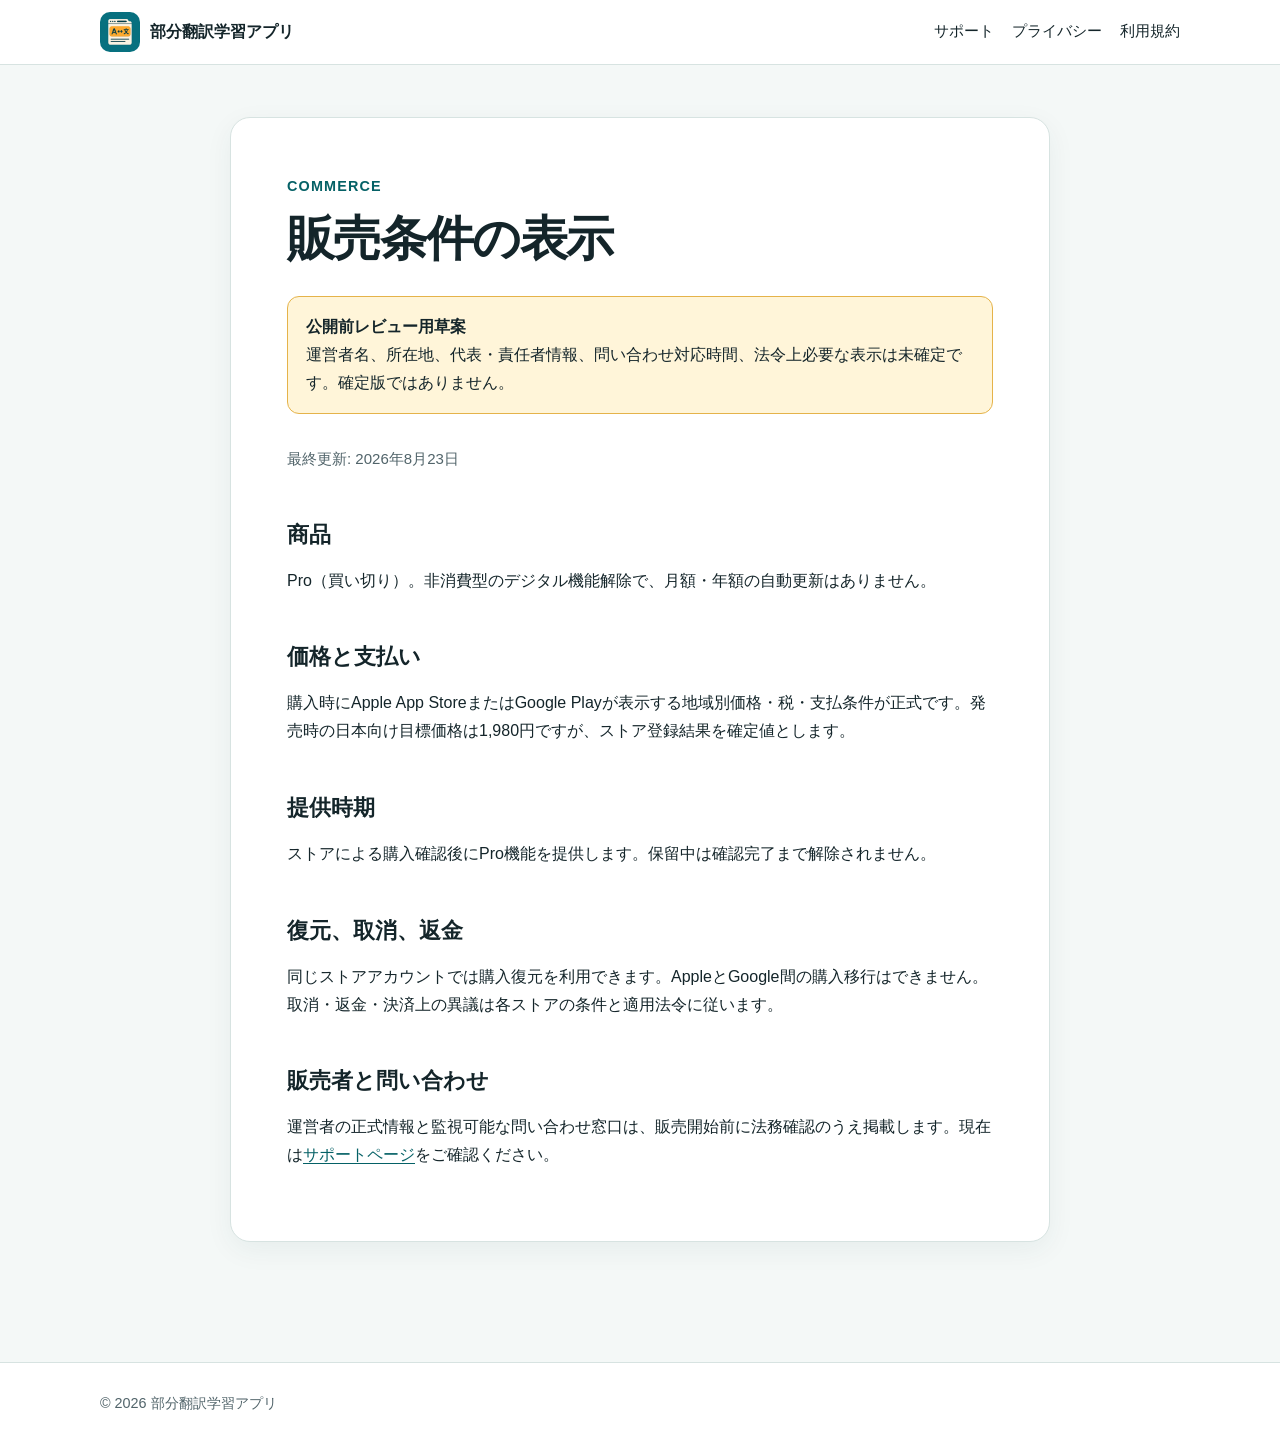
==== commerce/index.html @ 6223c7d2 "Publish Pro commerce disclosure draft" ====
<!doctype html>
<html lang="ja">
  <head>
    <meta charset="utf-8" />
    <meta name="viewport" content="width=device-width, initial-scale=1" />
    <meta name="description" content="部分翻訳学習アプリの販売条件表示草案です。" />
    <meta name="theme-color" content="#087f82" />
    <title>販売条件 | 部分翻訳学習アプリ</title>
    <link rel="icon" href="../assets/app-icon.png" />
    <link rel="stylesheet" href="../assets/styles.css" />
  </head>
  <body>
    <header class="site-header">
      <nav class="nav" aria-label="メインナビゲーション">
        <a class="brand" href="../">
          <img src="../assets/app-icon.png" alt="" />
          <span>部分翻訳学習アプリ</span>
        </a>
        <div class="nav-links">
          <a href="../support/">サポート</a>
          <a href="../privacy/">プライバシー</a>
          <a href="../terms/">利用規約</a>
        </div>
      </nav>
    </header>
    <main class="document-wrap">
      <article class="document">
        <p class="eyebrow">COMMERCE</p>
        <h1>販売条件の表示</h1>
        <div class="draft-banner">
          <strong>公開前レビュー用草案</strong><br />
          運営者名、所在地、代表・責任者情報、問い合わせ対応時間、法令上必要な表示は未確定です。確定版ではありません。
        </div>
        <p class="meta">最終更新: 2026年8月23日</p>
        <h2>商品</h2>
        <p>Pro（買い切り）。非消費型のデジタル機能解除で、月額・年額の自動更新はありません。</p>
        <h2>価格と支払い</h2>
        <p>購入時にApple App StoreまたはGoogle Playが表示する地域別価格・税・支払条件が正式です。発売時の日本向け目標価格は1,980円ですが、ストア登録結果を確定値とします。</p>
        <h2>提供時期</h2>
        <p>ストアによる購入確認後にPro機能を提供します。保留中は確認完了まで解除されません。</p>
        <h2>復元、取消、返金</h2>
        <p>同じストアアカウントでは購入復元を利用できます。AppleとGoogle間の購入移行はできません。取消・返金・決済上の異議は各ストアの条件と適用法令に従います。</p>
        <h2>販売者と問い合わせ</h2>
        <p>運営者の正式情報と監視可能な問い合わせ窓口は、販売開始前に法務確認のうえ掲載します。現在は<a href="../support/">サポートページ</a>をご確認ください。</p>
      </article>
    </main>
    <footer class="site-footer">
      <div class="footer-inner"><p>© 2026 部分翻訳学習アプリ</p></div>
    </footer>
  </body>
</html>
---- assets/styles.css ----
:root {
  color-scheme: light;
  --ink: #14252a;
  --muted: #51646a;
  --teal: #087f82;
  --teal-dark: #056166;
  --teal-soft: #e5f5f3;
  --amber: #f5b84b;
  --paper: #ffffff;
  --canvas: #f4f8f7;
  --line: #d7e3e1;
  --warning: #fff5d9;
  --warning-line: #e5b34a;
  font-family: -apple-system, BlinkMacSystemFont, "Segoe UI", "Noto Sans JP",
    sans-serif;
}

* {
  box-sizing: border-box;
}

body {
  margin: 0;
  color: var(--ink);
  background: var(--canvas);
  line-height: 1.75;
}

a {
  color: var(--teal-dark);
  text-underline-offset: 0.18em;
}

a:focus-visible,
button:focus-visible {
  outline: 3px solid var(--amber);
  outline-offset: 3px;
}

.site-header {
  position: sticky;
  top: 0;
  z-index: 10;
  border-bottom: 1px solid var(--line);
  background: rgb(255 255 255 / 94%);
  backdrop-filter: blur(10px);
}

.nav {
  width: min(1080px, calc(100% - 32px));
  min-height: 64px;
  margin: 0 auto;
  display: flex;
  align-items: center;
  justify-content: space-between;
  gap: 20px;
}

.brand {
  display: inline-flex;
  align-items: center;
  gap: 10px;
  color: var(--ink);
  font-weight: 800;
  text-decoration: none;
}

.brand img {
  width: 40px;
  height: 40px;
  border-radius: 10px;
}

.nav-links {
  display: flex;
  flex-wrap: wrap;
  justify-content: flex-end;
  gap: 8px 18px;
  font-size: 0.92rem;
}

.nav-links a {
  color: var(--ink);
  text-decoration: none;
}

main {
  width: min(1080px, calc(100% - 32px));
  margin: 0 auto;
}

.hero {
  min-height: 520px;
  display: grid;
  grid-template-columns: minmax(0, 1.2fr) minmax(240px, 0.8fr);
  align-items: center;
  gap: 48px;
  padding: 72px 0;
}

.eyebrow {
  margin: 0 0 8px;
  color: var(--teal-dark);
  font-size: 0.9rem;
  font-weight: 800;
  letter-spacing: 0.08em;
}

h1,
h2,
h3 {
  line-height: 1.35;
}

h1 {
  max-width: 13em;
  margin: 0;
  font-size: clamp(2.1rem, 5.2vw, 4rem);
  letter-spacing: -0.035em;
}

.lead {
  max-width: 42rem;
  margin: 24px 0;
  color: var(--muted);
  font-size: clamp(1.05rem, 2.4vw, 1.28rem);
}

.status-chip {
  display: inline-flex;
  align-items: center;
  gap: 8px;
  padding: 7px 13px;
  border: 1px solid #c9a04b;
  border-radius: 999px;
  color: #624600;
  background: var(--warning);
  font-size: 0.9rem;
  font-weight: 700;
}

.hero-art {
  justify-self: center;
  width: min(100%, 360px);
  padding: 28px;
  border: 1px solid var(--line);
  border-radius: 32px;
  background: var(--paper);
  box-shadow: 0 24px 70px rgb(10 70 72 / 14%);
}

.hero-art img {
  display: block;
  width: 100%;
  border-radius: 22%;
}

.section {
  padding: 64px 0;
}

.section h2 {
  margin: 0 0 28px;
  font-size: clamp(1.65rem, 3vw, 2.4rem);
}

.cards {
  display: grid;
  grid-template-columns: repeat(3, minmax(0, 1fr));
  gap: 18px;
}

.card,
.document {
  border: 1px solid var(--line);
  border-radius: 20px;
  background: var(--paper);
  box-shadow: 0 8px 28px rgb(10 70 72 / 6%);
}

.card {
  padding: 24px;
}

.card h3 {
  margin: 0 0 10px;
}

.card p {
  margin: 0;
  color: var(--muted);
}

.privacy-note {
  padding: 28px;
  border-left: 6px solid var(--teal);
  border-radius: 12px;
  background: var(--teal-soft);
}

.privacy-note p:last-child {
  margin-bottom: 0;
}

.document-wrap {
  width: min(820px, calc(100% - 32px));
  margin: 0 auto;
  padding: 52px 0 80px;
}

.document {
  padding: clamp(24px, 5vw, 56px);
}

.document h1 {
  max-width: none;
  font-size: clamp(2rem, 5vw, 3rem);
}

.document h2 {
  margin-top: 2.2em;
  font-size: 1.35rem;
}

.document h3 {
  margin-top: 1.8em;
}

.draft-banner {
  margin: 24px 0 32px;
  padding: 16px 18px;
  border: 1px solid var(--warning-line);
  border-radius: 12px;
  background: var(--warning);
}

.meta {
  color: var(--muted);
  font-size: 0.94rem;
}

.site-footer {
  margin-top: 40px;
  border-top: 1px solid var(--line);
  background: var(--paper);
}

.footer-inner {
  width: min(1080px, calc(100% - 32px));
  margin: 0 auto;
  padding: 28px 0;
  display: flex;
  justify-content: space-between;
  gap: 16px;
  color: var(--muted);
  font-size: 0.9rem;
}

.footer-inner p {
  margin: 0;
}

@media (max-width: 760px) {
  .nav {
    align-items: flex-start;
    padding: 10px 0;
  }

  .brand span {
    display: none;
  }

  .hero {
    min-height: auto;
    grid-template-columns: 1fr;
    gap: 36px;
    padding: 48px 0 64px;
  }

  .hero-art {
    width: min(75vw, 300px);
  }

  .cards {
    grid-template-columns: 1fr;
  }

  .footer-inner {
    flex-direction: column;
  }
}

@media (prefers-reduced-motion: reduce) {
  *,
  *::before,
  *::after {
    scroll-behavior: auto !important;
  }
}
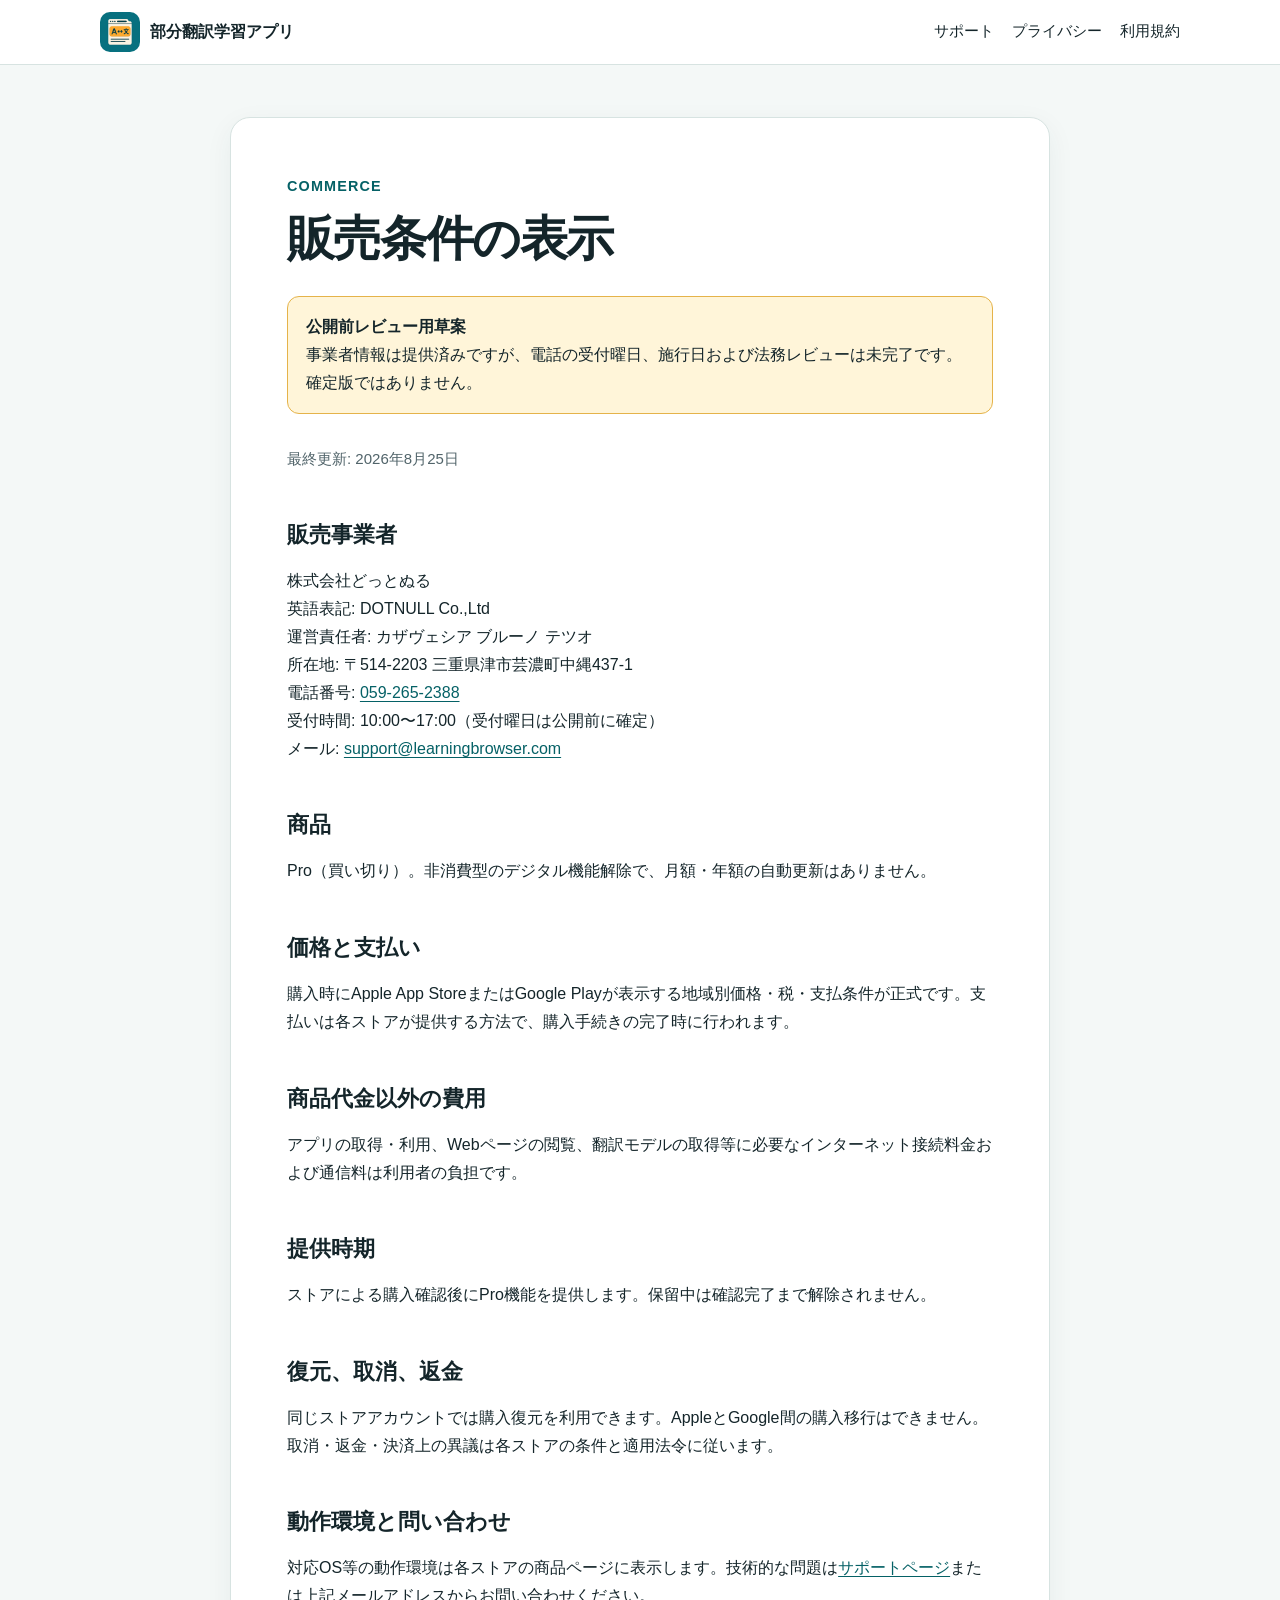
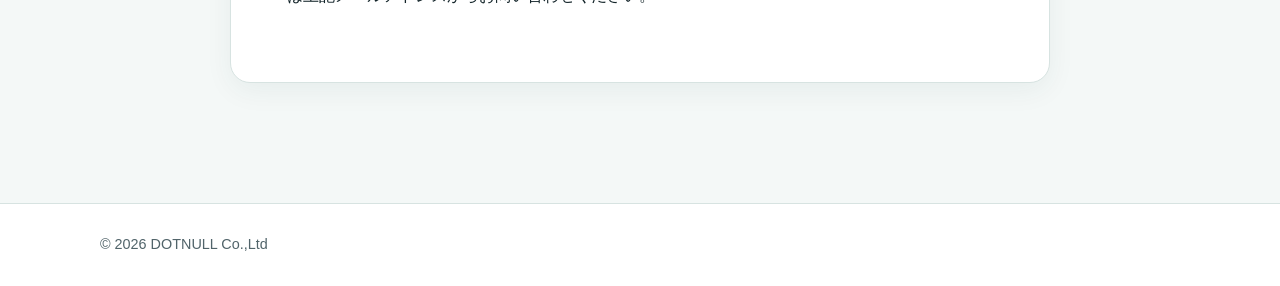
==== commit b94e3137: "Publish operator and commerce details" ====
--- a/commerce/index.html
+++ b/commerce/index.html
@@ -29,23 +29,35 @@
         <h1>販売条件の表示</h1>
         <div class="draft-banner">
           <strong>公開前レビュー用草案</strong><br />
-          運営者名、所在地、代表・責任者情報、問い合わせ対応時間、法令上必要な表示は未確定です。確定版ではありません。
+          事業者情報は提供済みですが、電話の受付曜日、施行日および法務レビューは未完了です。確定版ではありません。
         </div>
-        <p class="meta">最終更新: 2026年8月23日</p>
+        <p class="meta">最終更新: 2026年8月25日</p>
+        <h2>販売事業者</h2>
+        <p>
+          株式会社どっとぬる<br />
+          英語表記: DOTNULL Co.,Ltd<br />
+          運営責任者: カザヴェシア ブルーノ テツオ<br />
+          所在地: 〒514-2203 三重県津市芸濃町中縄437-1<br />
+          電話番号: <a href="tel:+81592652388">059-265-2388</a><br />
+          受付時間: 10:00〜17:00（受付曜日は公開前に確定）<br />
+          メール: <a href="mailto:support@learningbrowser.com">support@learningbrowser.com</a>
+        </p>
         <h2>商品</h2>
         <p>Pro（買い切り）。非消費型のデジタル機能解除で、月額・年額の自動更新はありません。</p>
         <h2>価格と支払い</h2>
-        <p>購入時にApple App StoreまたはGoogle Playが表示する地域別価格・税・支払条件が正式です。発売時の日本向け目標価格は1,980円ですが、ストア登録結果を確定値とします。</p>
+        <p>購入時にApple App StoreまたはGoogle Playが表示する地域別価格・税・支払条件が正式です。支払いは各ストアが提供する方法で、購入手続きの完了時に行われます。</p>
+        <h2>商品代金以外の費用</h2>
+        <p>アプリの取得・利用、Webページの閲覧、翻訳モデルの取得等に必要なインターネット接続料金および通信料は利用者の負担です。</p>
         <h2>提供時期</h2>
         <p>ストアによる購入確認後にPro機能を提供します。保留中は確認完了まで解除されません。</p>
         <h2>復元、取消、返金</h2>
         <p>同じストアアカウントでは購入復元を利用できます。AppleとGoogle間の購入移行はできません。取消・返金・決済上の異議は各ストアの条件と適用法令に従います。</p>
-        <h2>販売者と問い合わせ</h2>
-        <p>運営者の正式情報と監視可能な問い合わせ窓口は、販売開始前に法務確認のうえ掲載します。現在は<a href="../support/">サポートページ</a>をご確認ください。</p>
+        <h2>動作環境と問い合わせ</h2>
+        <p>対応OS等の動作環境は各ストアの商品ページに表示します。技術的な問題は<a href="../support/">サポートページ</a>または上記メールアドレスからお問い合わせください。</p>
       </article>
     </main>
     <footer class="site-footer">
-      <div class="footer-inner"><p>© 2026 部分翻訳学習アプリ</p></div>
+      <div class="footer-inner"><p>© 2026 DOTNULL Co.,Ltd</p></div>
     </footer>
   </body>
 </html>
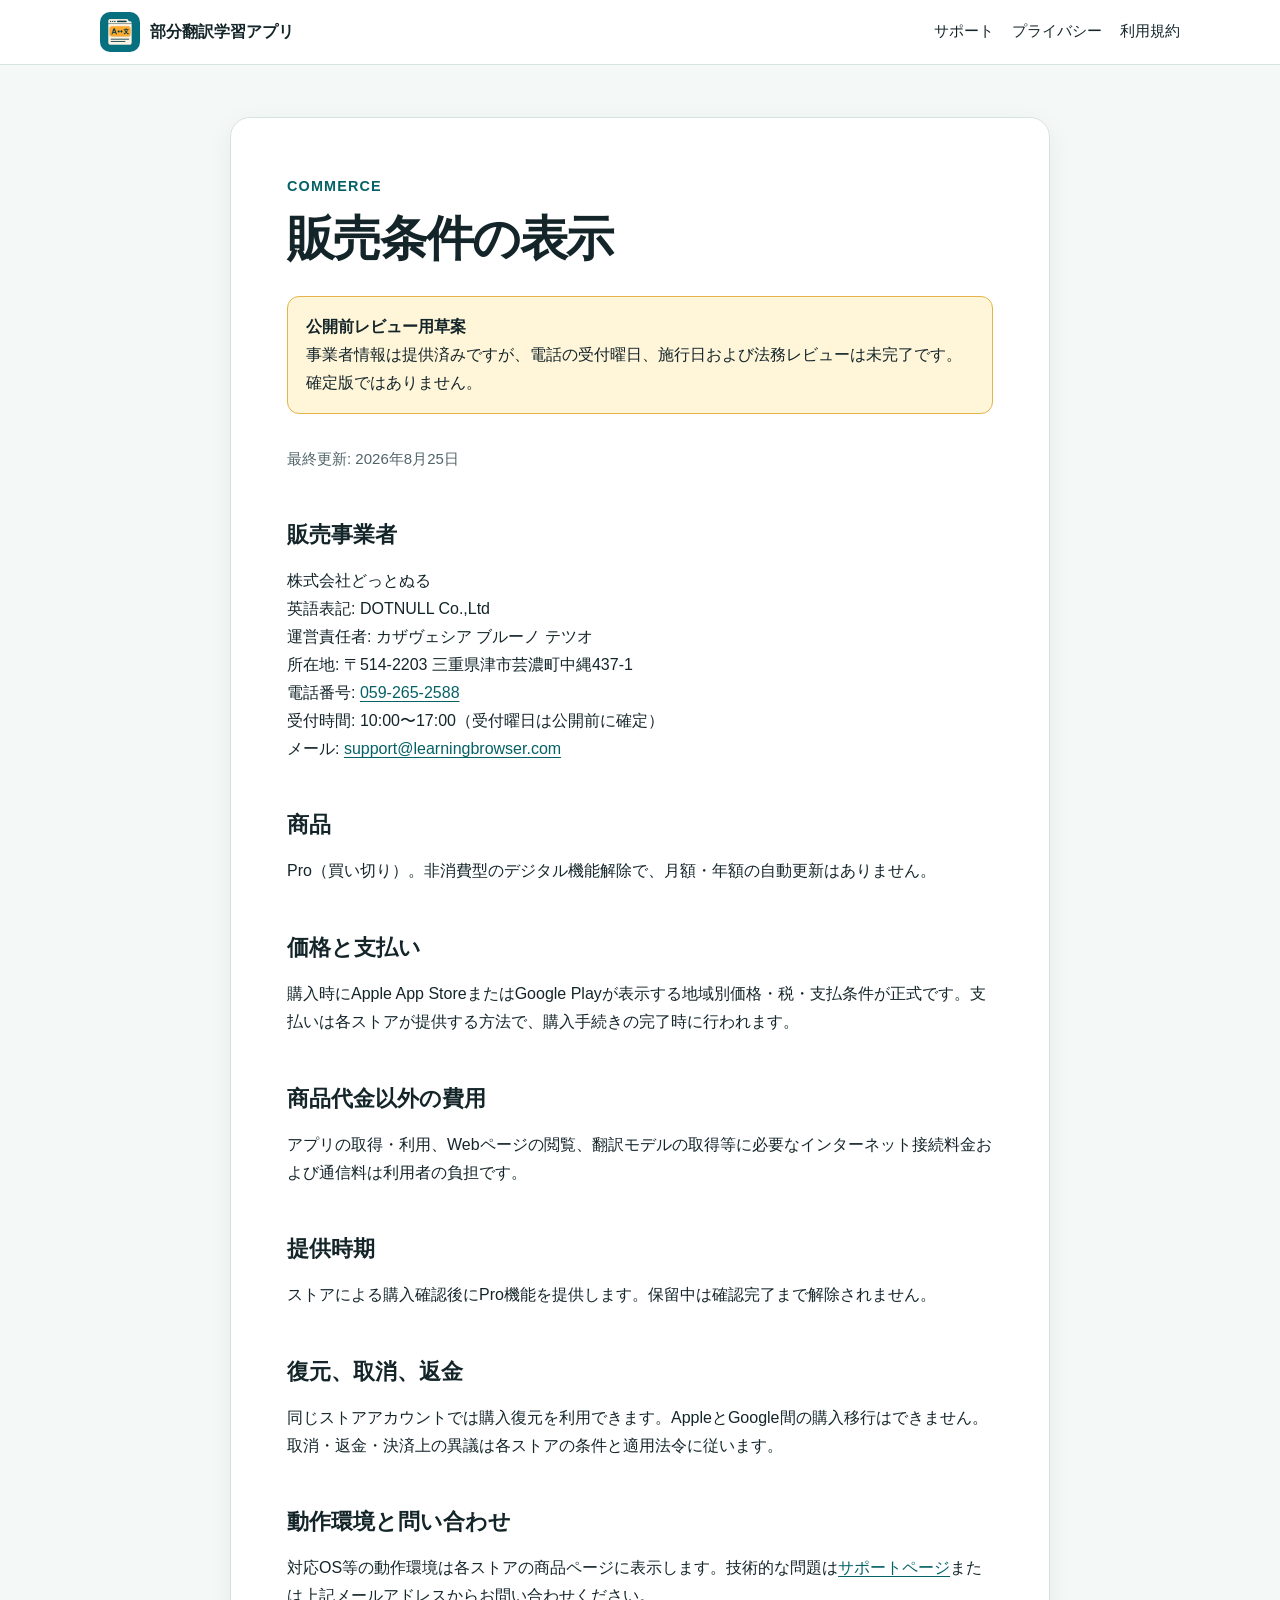
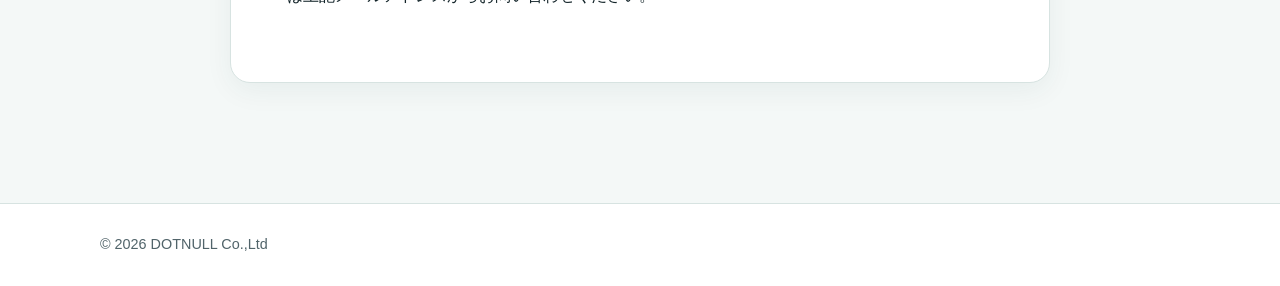
==== commit fc112880: "Correct commerce phone number" ====
--- a/commerce/index.html
+++ b/commerce/index.html
@@ -38,7 +38,7 @@
           英語表記: DOTNULL Co.,Ltd<br />
           運営責任者: カザヴェシア ブルーノ テツオ<br />
           所在地: 〒514-2203 三重県津市芸濃町中縄437-1<br />
-          電話番号: <a href="tel:+81592652388">059-265-2388</a><br />
+          電話番号: <a href="tel:+81592652588">059-265-2588</a><br />
           受付時間: 10:00〜17:00（受付曜日は公開前に確定）<br />
           メール: <a href="mailto:support@learningbrowser.com">support@learningbrowser.com</a>
         </p>
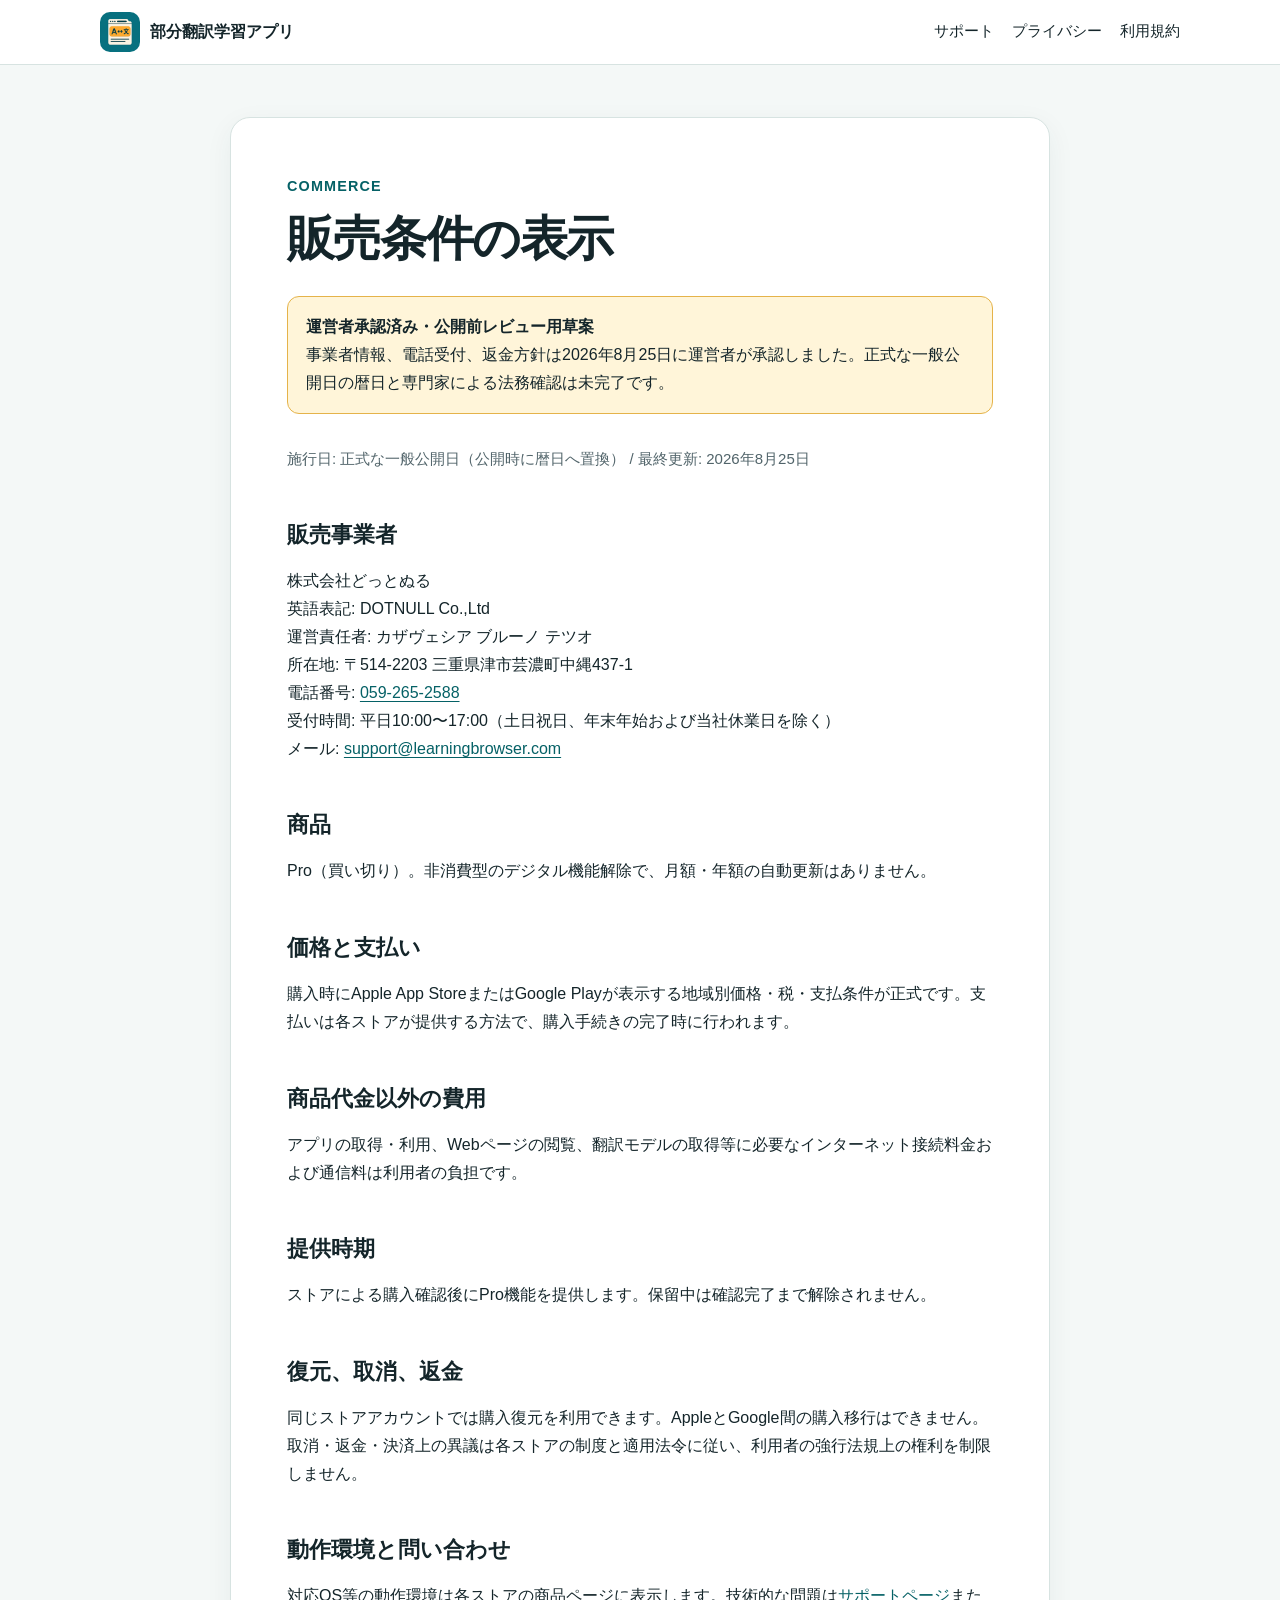
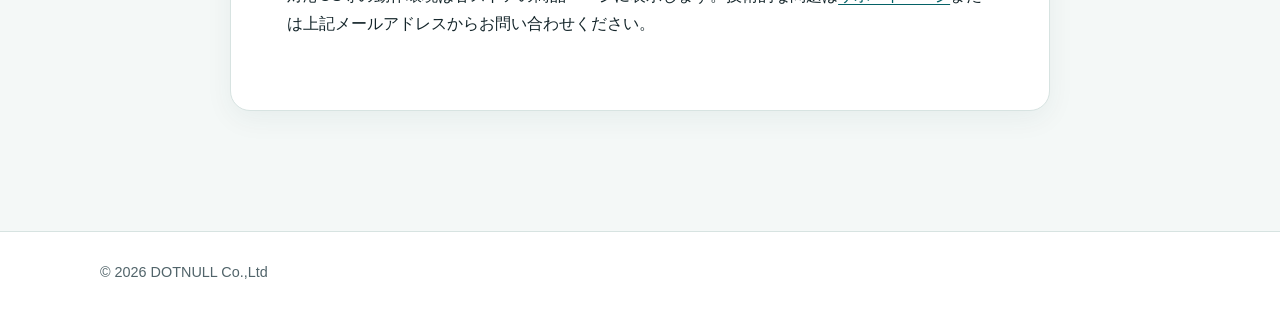
==== commit d94e0896: "Update owner-approved legal review drafts" ====
--- a/commerce/index.html
+++ b/commerce/index.html
@@ -3,7 +3,7 @@
   <head>
     <meta charset="utf-8" />
     <meta name="viewport" content="width=device-width, initial-scale=1" />
-    <meta name="description" content="部分翻訳学習アプリの販売条件表示草案です。" />
+    <meta name="description" content="部分翻訳学習アプリの運営者承認済み販売条件表示草案です。" />
     <meta name="theme-color" content="#087f82" />
     <title>販売条件 | 部分翻訳学習アプリ</title>
     <link rel="icon" href="../assets/app-icon.png" />
@@ -28,10 +28,10 @@
         <p class="eyebrow">COMMERCE</p>
         <h1>販売条件の表示</h1>
         <div class="draft-banner">
-          <strong>公開前レビュー用草案</strong><br />
-          事業者情報は提供済みですが、電話の受付曜日、施行日および法務レビューは未完了です。確定版ではありません。
+          <strong>運営者承認済み・公開前レビュー用草案</strong><br />
+          事業者情報、電話受付、返金方針は2026年8月25日に運営者が承認しました。正式な一般公開日の暦日と専門家による法務確認は未完了です。
         </div>
-        <p class="meta">最終更新: 2026年8月25日</p>
+        <p class="meta">施行日: 正式な一般公開日（公開時に暦日へ置換） / 最終更新: 2026年8月25日</p>
         <h2>販売事業者</h2>
         <p>
           株式会社どっとぬる<br />
@@ -39,7 +39,7 @@
           運営責任者: カザヴェシア ブルーノ テツオ<br />
           所在地: 〒514-2203 三重県津市芸濃町中縄437-1<br />
           電話番号: <a href="tel:+81592652588">059-265-2588</a><br />
-          受付時間: 10:00〜17:00（受付曜日は公開前に確定）<br />
+          受付時間: 平日10:00〜17:00（土日祝日、年末年始および当社休業日を除く）<br />
           メール: <a href="mailto:support@learningbrowser.com">support@learningbrowser.com</a>
         </p>
         <h2>商品</h2>
@@ -51,7 +51,7 @@
         <h2>提供時期</h2>
         <p>ストアによる購入確認後にPro機能を提供します。保留中は確認完了まで解除されません。</p>
         <h2>復元、取消、返金</h2>
-        <p>同じストアアカウントでは購入復元を利用できます。AppleとGoogle間の購入移行はできません。取消・返金・決済上の異議は各ストアの条件と適用法令に従います。</p>
+        <p>同じストアアカウントでは購入復元を利用できます。AppleとGoogle間の購入移行はできません。取消・返金・決済上の異議は各ストアの制度と適用法令に従い、利用者の強行法規上の権利を制限しません。</p>
         <h2>動作環境と問い合わせ</h2>
         <p>対応OS等の動作環境は各ストアの商品ページに表示します。技術的な問題は<a href="../support/">サポートページ</a>または上記メールアドレスからお問い合わせください。</p>
       </article>
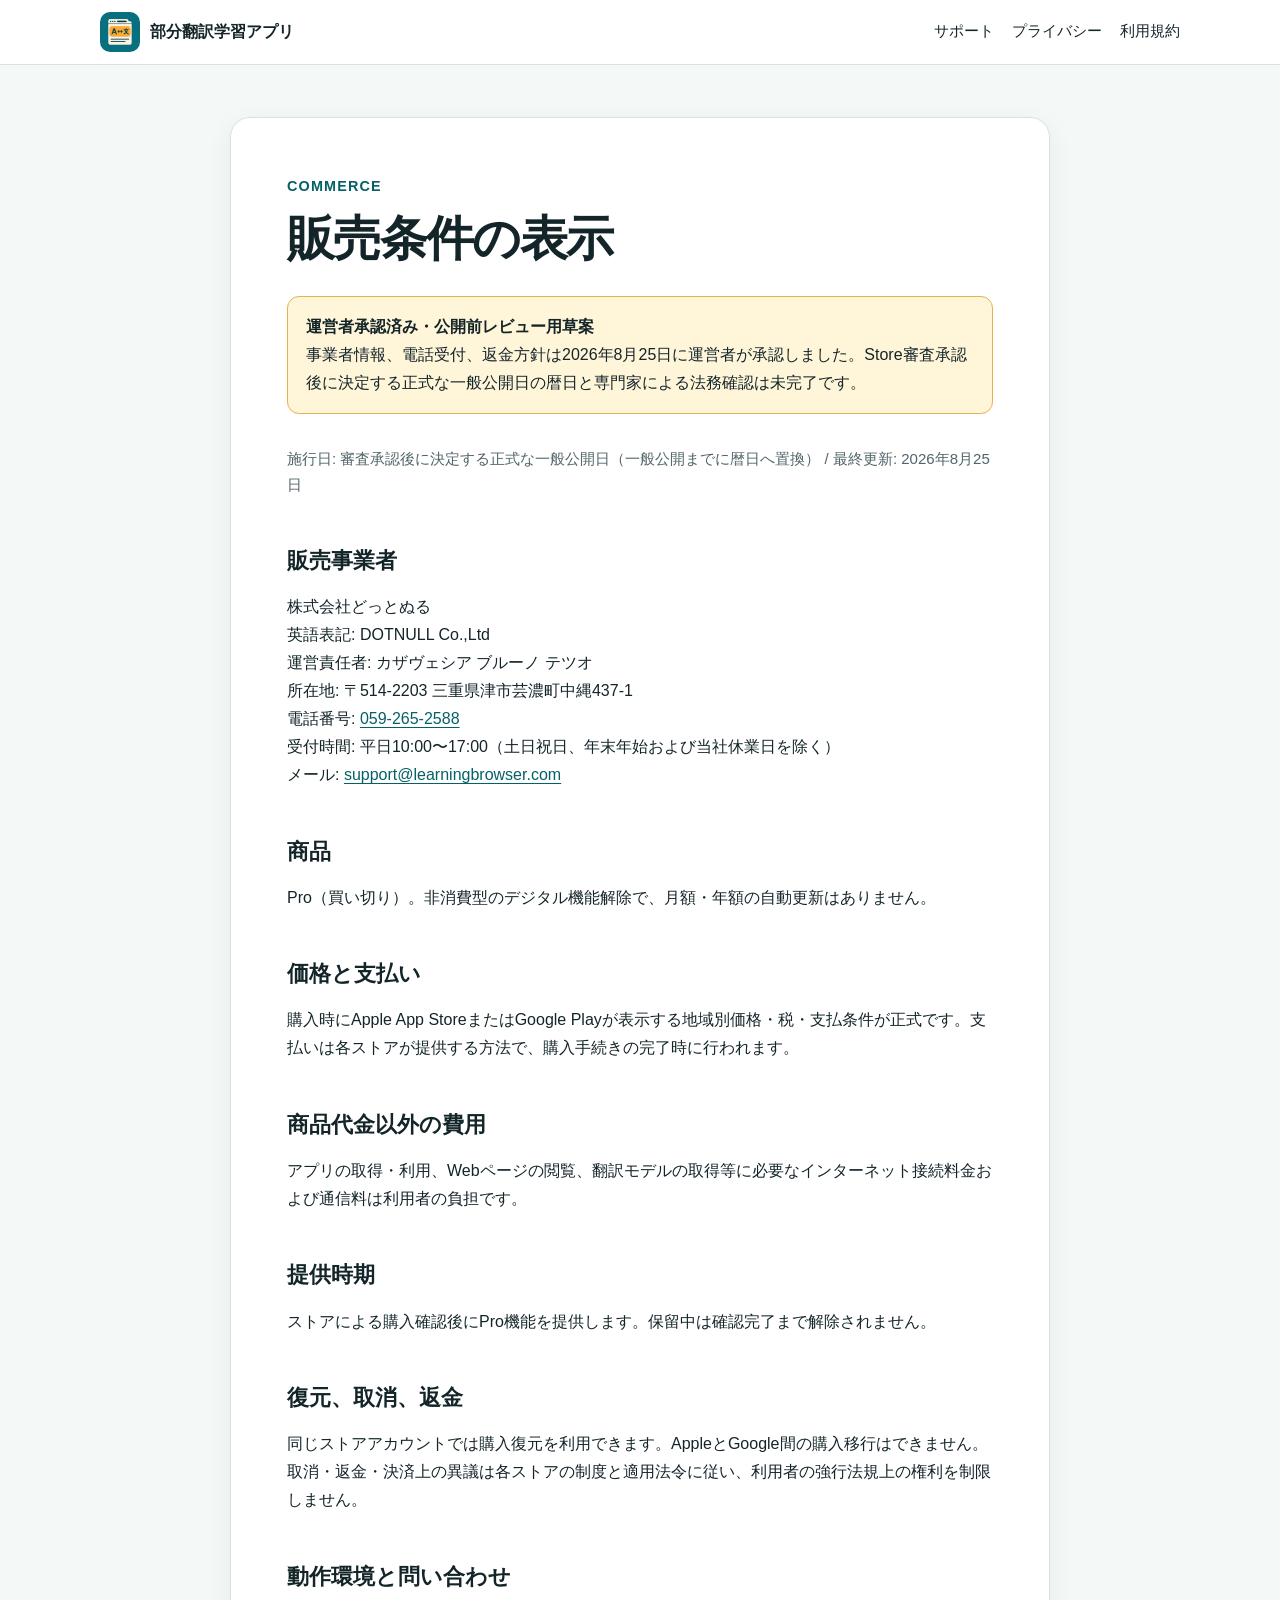
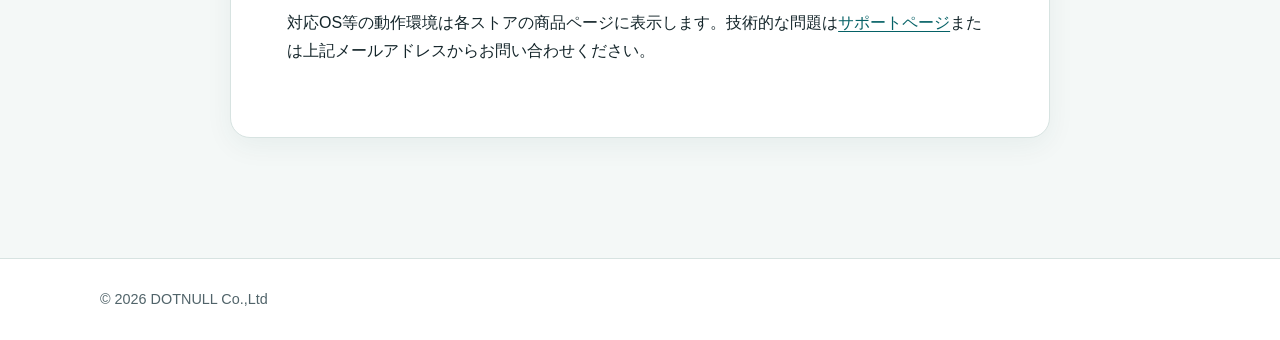
==== commit c7c56914: "Clarify post-review public release date policy" ====
--- a/commerce/index.html
+++ b/commerce/index.html
@@ -29,9 +29,9 @@
         <h1>販売条件の表示</h1>
         <div class="draft-banner">
           <strong>運営者承認済み・公開前レビュー用草案</strong><br />
-          事業者情報、電話受付、返金方針は2026年8月25日に運営者が承認しました。正式な一般公開日の暦日と専門家による法務確認は未完了です。
+          事業者情報、電話受付、返金方針は2026年8月25日に運営者が承認しました。Store審査承認後に決定する正式な一般公開日の暦日と専門家による法務確認は未完了です。
         </div>
-        <p class="meta">施行日: 正式な一般公開日（公開時に暦日へ置換） / 最終更新: 2026年8月25日</p>
+        <p class="meta">施行日: 審査承認後に決定する正式な一般公開日（一般公開までに暦日へ置換） / 最終更新: 2026年8月25日</p>
         <h2>販売事業者</h2>
         <p>
           株式会社どっとぬる<br />
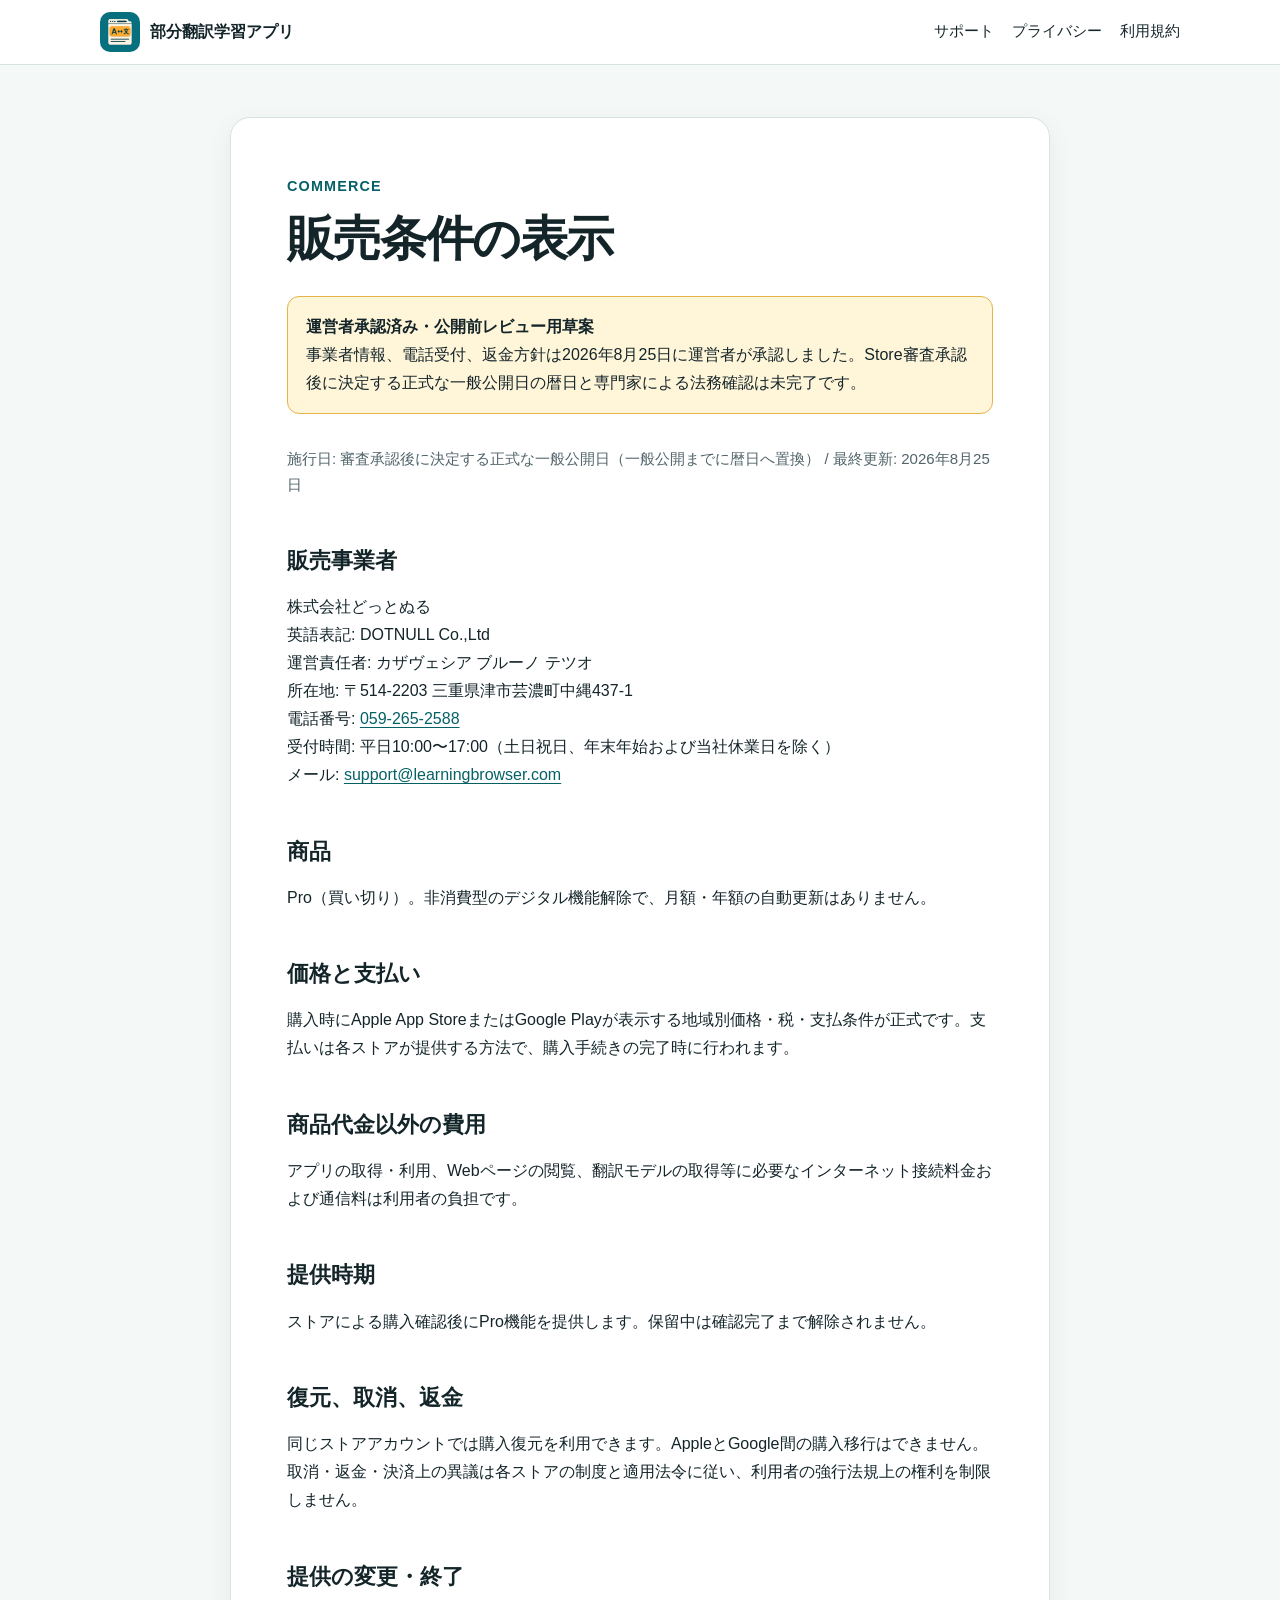
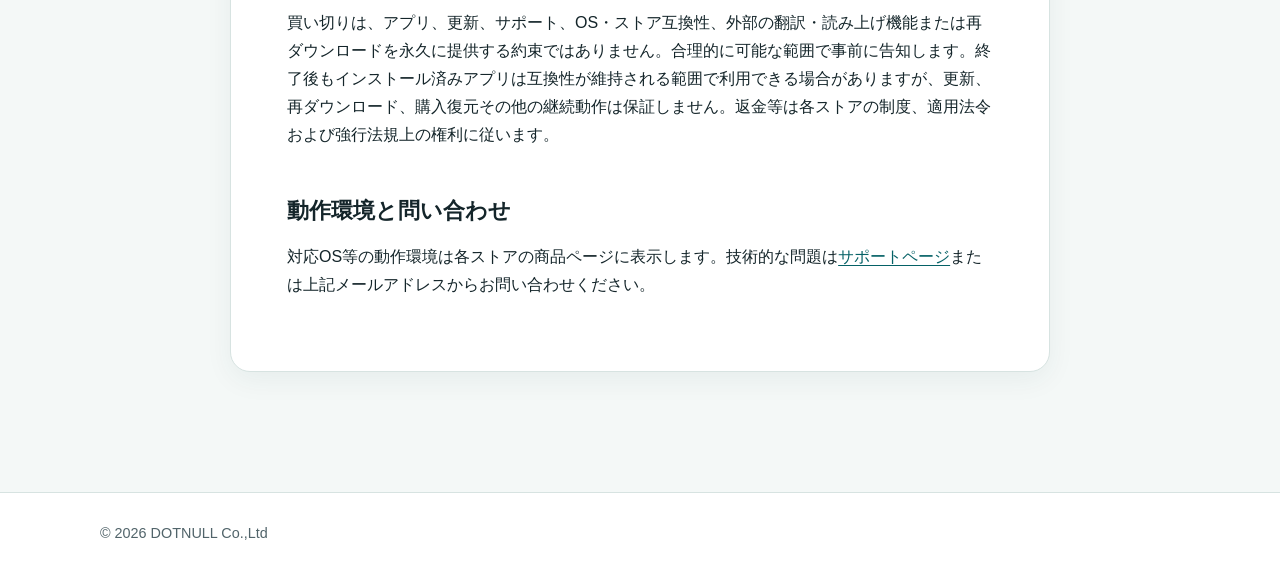
==== commit 55fc1080: "Clarify service discontinuation in commerce/index.html" ====
--- a/commerce/index.html
+++ b/commerce/index.html
@@ -52,6 +52,8 @@
         <p>ストアによる購入確認後にPro機能を提供します。保留中は確認完了まで解除されません。</p>
         <h2>復元、取消、返金</h2>
         <p>同じストアアカウントでは購入復元を利用できます。AppleとGoogle間の購入移行はできません。取消・返金・決済上の異議は各ストアの制度と適用法令に従い、利用者の強行法規上の権利を制限しません。</p>
+        <h2>提供の変更・終了</h2>
+        <p>買い切りは、アプリ、更新、サポート、OS・ストア互換性、外部の翻訳・読み上げ機能または再ダウンロードを永久に提供する約束ではありません。合理的に可能な範囲で事前に告知します。終了後もインストール済みアプリは互換性が維持される範囲で利用できる場合がありますが、更新、再ダウンロード、購入復元その他の継続動作は保証しません。返金等は各ストアの制度、適用法令および強行法規上の権利に従います。</p>
         <h2>動作環境と問い合わせ</h2>
         <p>対応OS等の動作環境は各ストアの商品ページに表示します。技術的な問題は<a href="../support/">サポートページ</a>または上記メールアドレスからお問い合わせください。</p>
       </article>
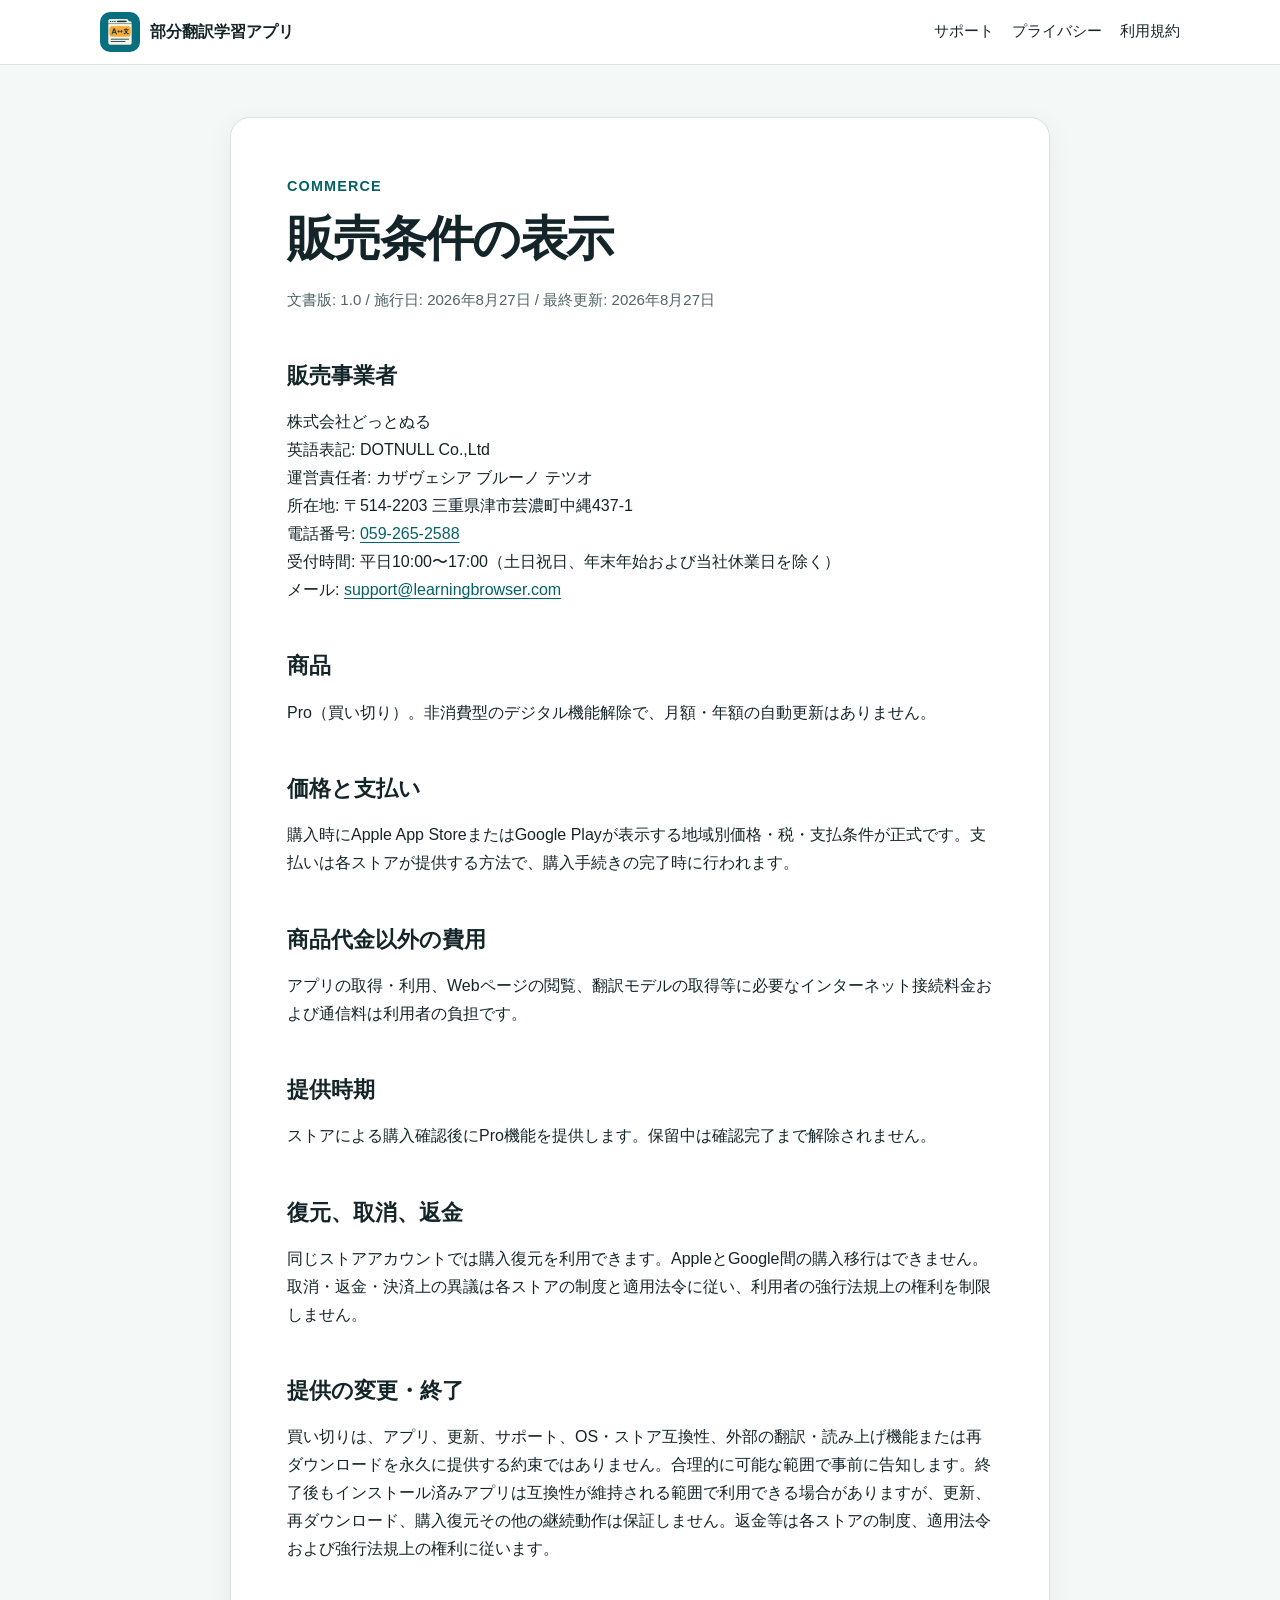
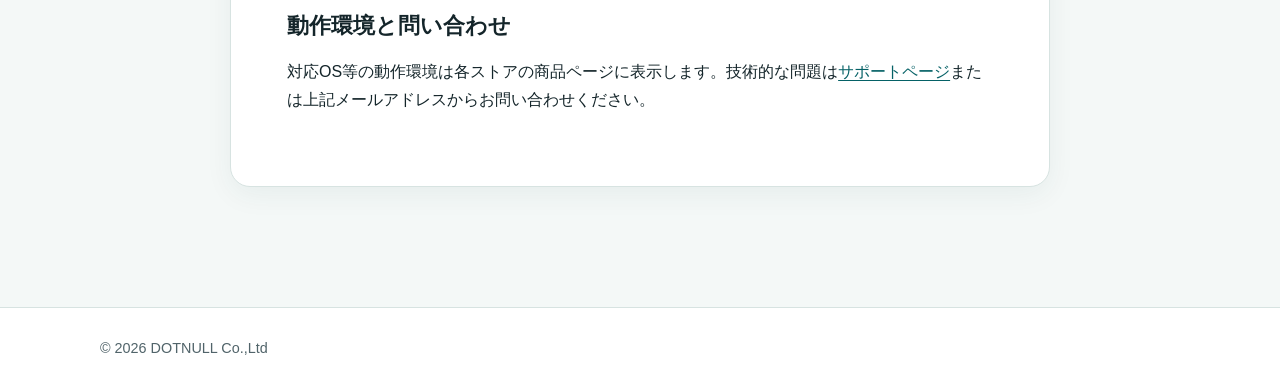
==== commit a5a5e7c8: "Publish legal version 1.0: commerce/index.html" ====
--- a/commerce/index.html
+++ b/commerce/index.html
@@ -3,7 +3,7 @@
   <head>
     <meta charset="utf-8" />
     <meta name="viewport" content="width=device-width, initial-scale=1" />
-    <meta name="description" content="部分翻訳学習アプリの運営者承認済み販売条件表示草案です。" />
+    <meta name="description" content="部分翻訳学習アプリの販売条件表示です。" />
     <meta name="theme-color" content="#087f82" />
     <title>販売条件 | 部分翻訳学習アプリ</title>
     <link rel="icon" href="../assets/app-icon.png" />
@@ -27,11 +27,7 @@
       <article class="document">
         <p class="eyebrow">COMMERCE</p>
         <h1>販売条件の表示</h1>
-        <div class="draft-banner">
-          <strong>運営者承認済み・公開前レビュー用草案</strong><br />
-          事業者情報、電話受付、返金方針は2026年8月25日に運営者が承認しました。Store審査承認後に決定する正式な一般公開日の暦日と専門家による法務確認は未完了です。
-        </div>
-        <p class="meta">施行日: 審査承認後に決定する正式な一般公開日（一般公開までに暦日へ置換） / 最終更新: 2026年8月25日</p>
+        <p class="meta">文書版: 1.0 / 施行日: 2026年8月27日 / 最終更新: 2026年8月27日</p>
         <h2>販売事業者</h2>
         <p>
           株式会社どっとぬる<br />
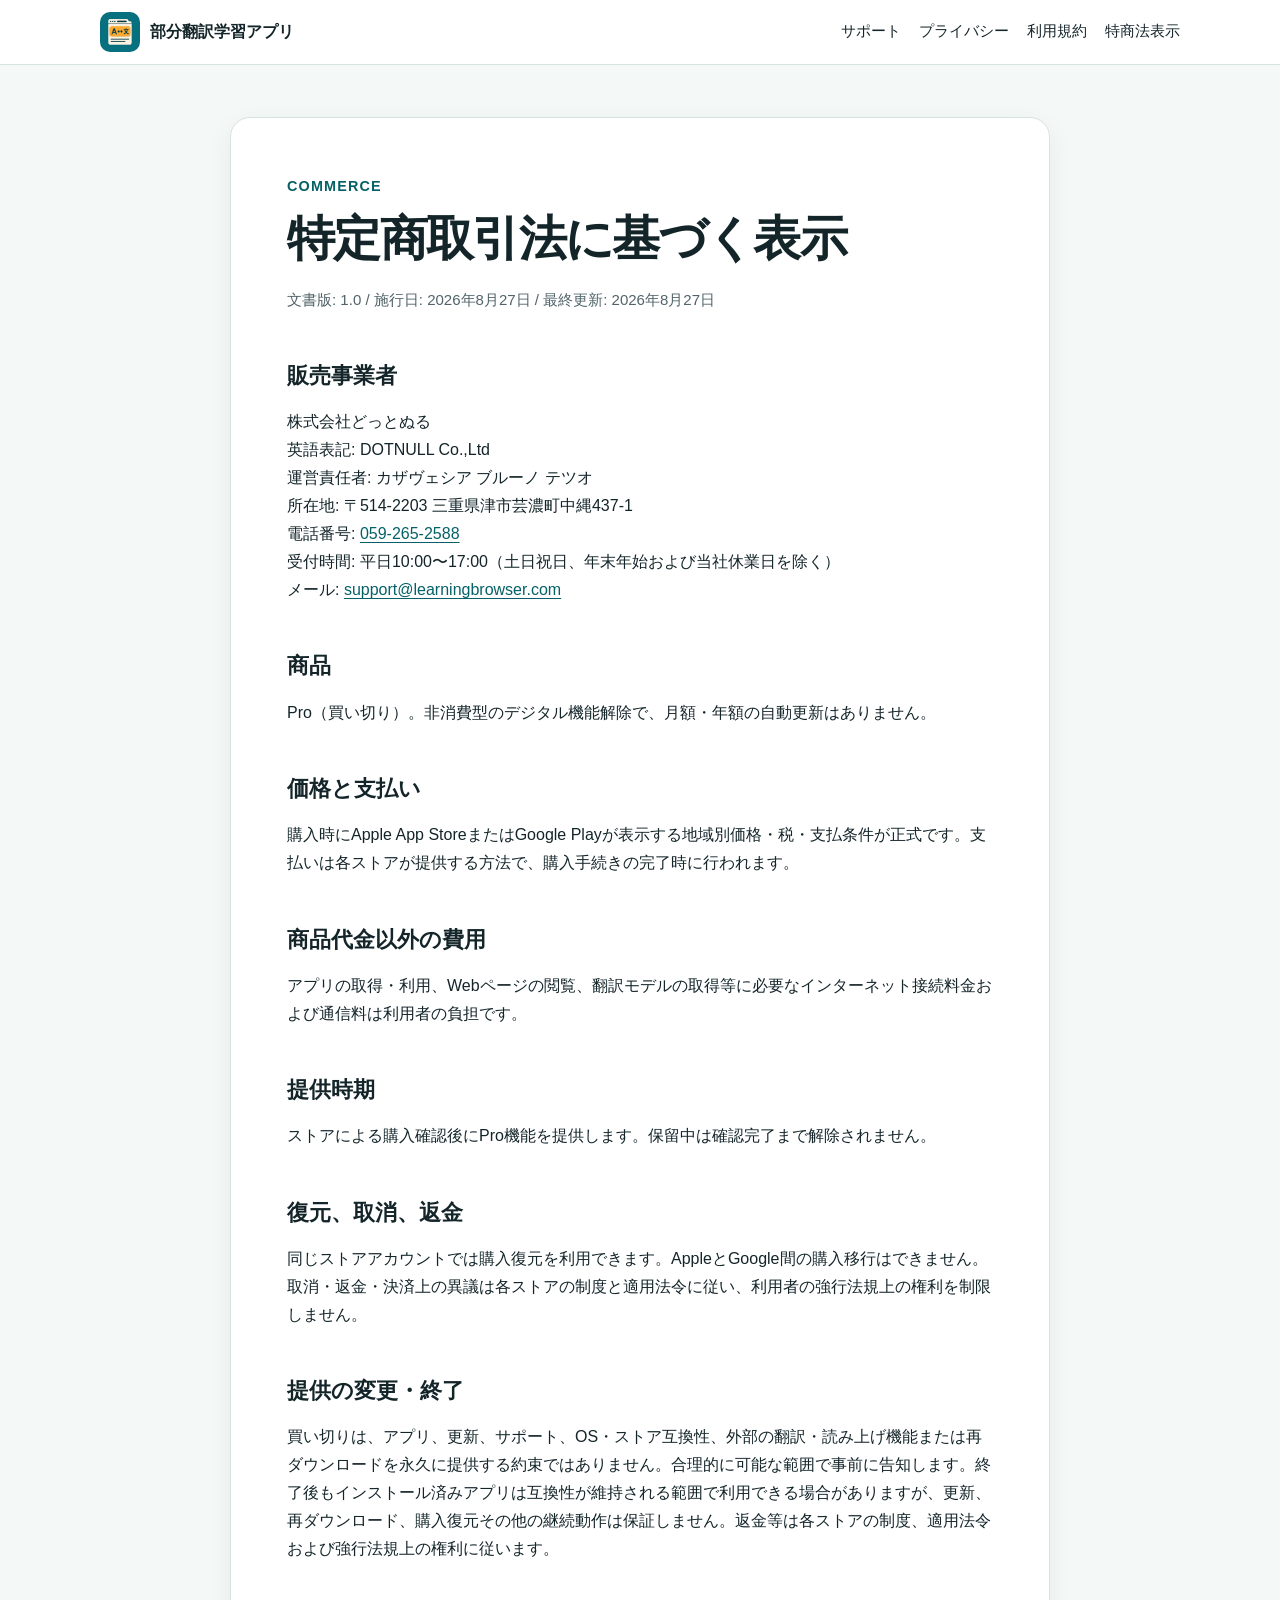
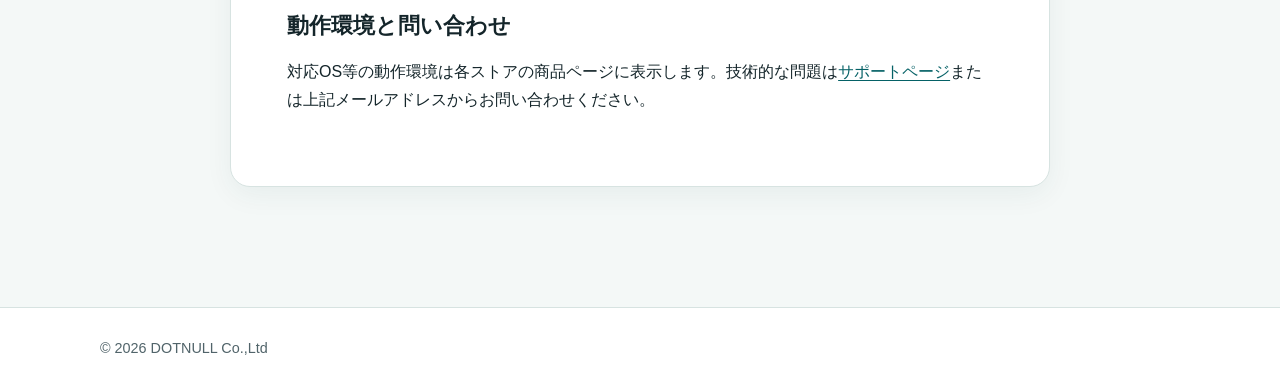
==== commit ed3db598: "Publish Android release website update" ====
--- a/commerce/index.html
+++ b/commerce/index.html
@@ -3,9 +3,9 @@
   <head>
     <meta charset="utf-8" />
     <meta name="viewport" content="width=device-width, initial-scale=1" />
-    <meta name="description" content="部分翻訳学習アプリの販売条件表示です。" />
+    <meta name="description" content="部分翻訳学習アプリの特定商取引法に基づく表示です。" />
     <meta name="theme-color" content="#087f82" />
-    <title>販売条件 | 部分翻訳学習アプリ</title>
+    <title>特定商取引法に基づく表示 | 部分翻訳学習アプリ</title>
     <link rel="icon" href="../assets/app-icon.png" />
     <link rel="stylesheet" href="../assets/styles.css" />
   </head>
@@ -20,13 +20,14 @@
           <a href="../support/">サポート</a>
           <a href="../privacy/">プライバシー</a>
           <a href="../terms/">利用規約</a>
+          <a href="./" aria-current="page">特商法表示</a>
         </div>
       </nav>
     </header>
     <main class="document-wrap">
       <article class="document">
         <p class="eyebrow">COMMERCE</p>
-        <h1>販売条件の表示</h1>
+        <h1>特定商取引法に基づく表示</h1>
         <p class="meta">文書版: 1.0 / 施行日: 2026年8月27日 / 最終更新: 2026年8月27日</p>
         <h2>販売事業者</h2>
         <p>
--- a/assets/styles.css
+++ b/assets/styles.css
@@ -11,6 +11,8 @@
   --line: #d7e3e1;
   --warning: #fff5d9;
   --warning-line: #e5b34a;
+  --success-soft: #e4f6ed;
+  --success-line: #88c8ad;
   font-family: -apple-system, BlinkMacSystemFont, "Segoe UI", "Noto Sans JP",
     sans-serif;
 }
@@ -139,6 +141,43 @@
   font-weight: 700;
 }
 
+.status-chip--live {
+  border-color: var(--success-line);
+  color: #074a35;
+  background: var(--success-soft);
+}
+
+.store-actions {
+  margin-top: 18px;
+  display: flex;
+  flex-wrap: wrap;
+  align-items: center;
+  gap: 12px 18px;
+}
+
+.store-button {
+  display: inline-flex;
+  min-height: 48px;
+  align-items: center;
+  justify-content: center;
+  padding: 10px 20px;
+  border-radius: 999px;
+  color: #ffffff;
+  background: var(--teal-dark);
+  font-weight: 800;
+  text-decoration: none;
+}
+
+.store-button:hover {
+  background: var(--teal);
+}
+
+.platform-note,
+.section-lead,
+.plan-note {
+  color: var(--muted);
+}
+
 .hero-art {
   justify-self: center;
   width: min(100%, 360px);
@@ -170,6 +209,40 @@
   gap: 18px;
 }
 
+.section-lead {
+  max-width: 48rem;
+  margin: -14px 0 28px;
+}
+
+.plan-grid {
+  display: grid;
+  grid-template-columns: repeat(2, minmax(0, 1fr));
+  gap: 18px;
+}
+
+.plan-grid .card ul {
+  margin-bottom: 0;
+  padding-left: 1.25em;
+}
+
+.plan-label {
+  margin: 0 0 8px;
+  color: var(--teal-dark);
+  font-size: 0.82rem;
+  font-weight: 800;
+  letter-spacing: 0.06em;
+}
+
+.plan-card--featured {
+  border-color: #98cfca;
+  background: #f3fbfa;
+}
+
+.plan-note {
+  margin: 18px 0 0;
+  font-size: 0.92rem;
+}
+
 .card,
 .document {
   border: 1px solid var(--line);
@@ -234,6 +307,14 @@
   background: var(--warning);
 }
 
+.release-banner {
+  margin: 24px 0 32px;
+  padding: 16px 18px;
+  border: 1px solid var(--success-line);
+  border-radius: 12px;
+  background: var(--success-soft);
+}
+
 .meta {
   color: var(--muted);
   font-size: 0.94rem;
@@ -258,6 +339,13 @@
 
 .footer-inner p {
   margin: 0;
+}
+
+.footer-links {
+  margin-top: 8px !important;
+  display: flex;
+  flex-wrap: wrap;
+  gap: 6px 16px;
 }
 
 @media (max-width: 760px) {
@@ -285,6 +373,10 @@
     grid-template-columns: 1fr;
   }
 
+  .plan-grid {
+    grid-template-columns: 1fr;
+  }
+
   .footer-inner {
     flex-direction: column;
   }
